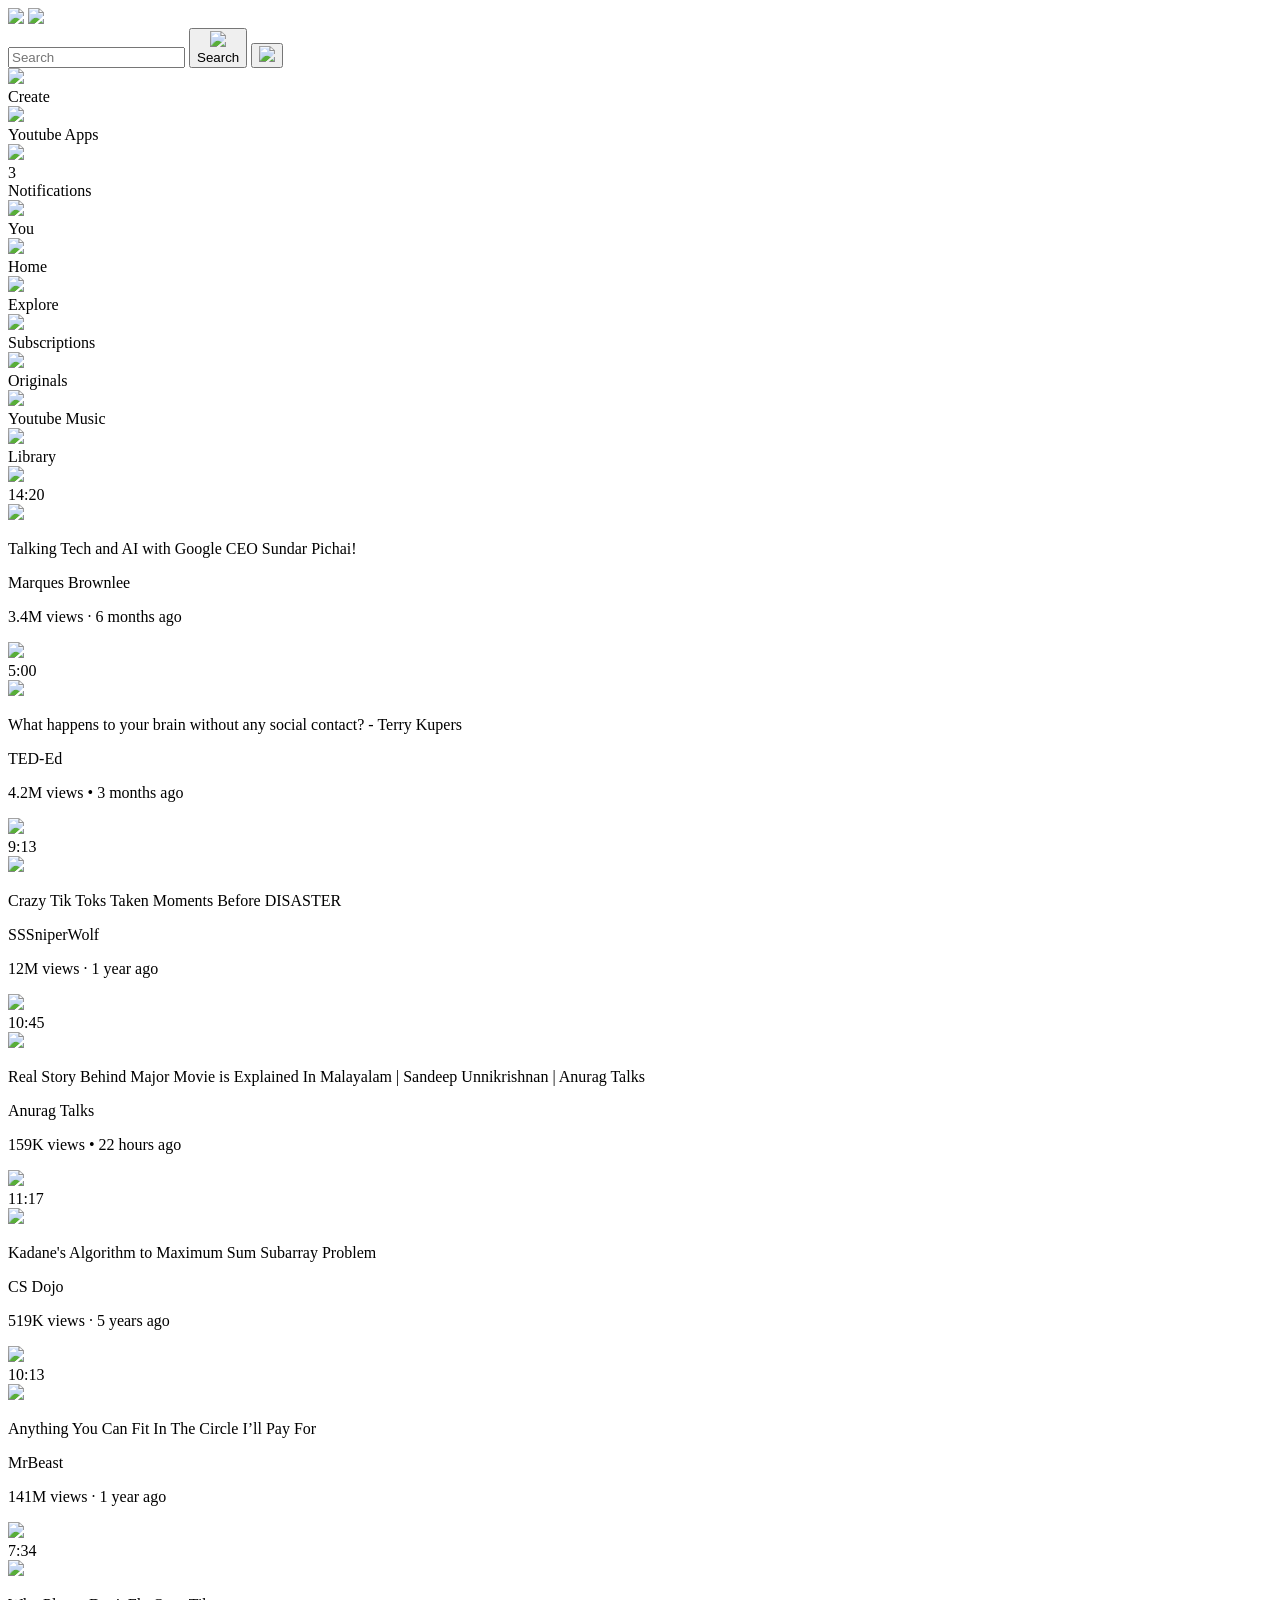
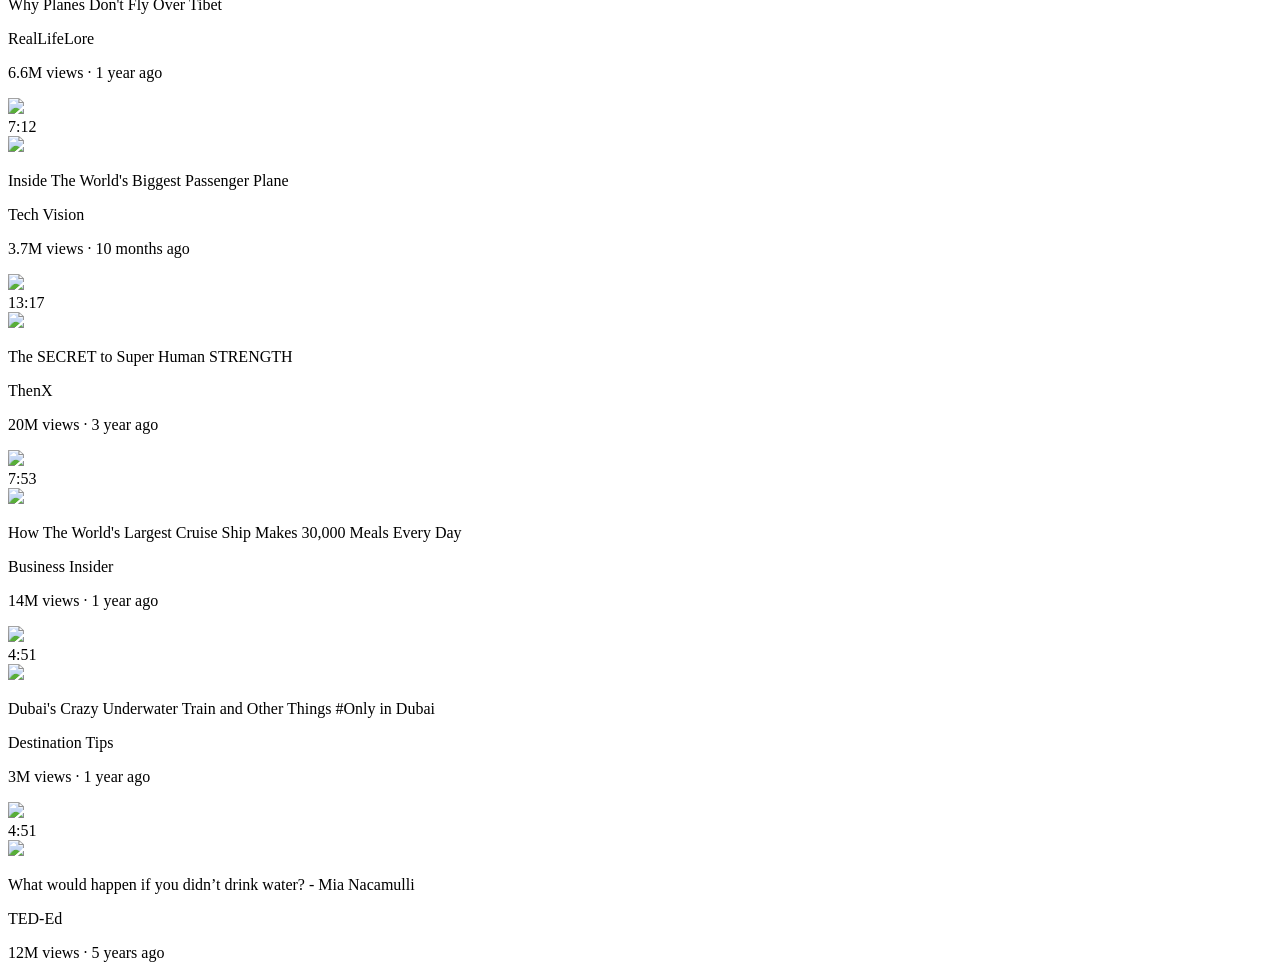
==== index.html @ 01243da6 "Update and rename yout.html to index.html" ====
<!DOCTYPE html>
<html>
<head>
<!-- connect to google fonts -->
<link rel="preconnect" href="https://fonts.googleapis.com">
<link rel="preconnect" href="https://fonts.gstatic.com" crossorigin>
<!-- roboto font -->
<link href="https://fonts.googleapis.com/css2?family=Roboto:ital,wght@0,100..900;1,100..900&display=swap" rel="stylesheet">
<title>Youtube-Clone</title>
<!-- css links -->
<link rel="stylesheet" href="css/gen.css">
<link rel="stylesheet" href="css/top.css">
<link rel="stylesheet" href="css/video.css">
<link rel="stylesheet" href="css/side.css">
<style>
</style>
</head>

<body>
<!-- header -->
<div class="Header">
   <!-- left section -->
  <!--3 line logo-->
<div class="left-part"><img class="munnu-line" src="https://supersimple.dev/exercises/youtube/icons/hamburger-menu.svg">
  <!--YT logo-->
<img class="yt-logo" src="https://supersimple.dev/exercises/youtube/icons/youtube-logo.svg"></div> 
<!--Center part-->
<div class="center-part">
  <!-- search bar -->
<input class="Search" type="text" placeholder="Search"> 
<!--Search button-->
<button class="Search_button"><img class="Search_img" src="https://supersimple.dev/exercises/youtube/icons/search.svg">
<div class="tooltip">Search</div></button>
<button class="Audio_button"><img class="Audio_img" src="https://supersimple.dev/exercises/youtube/icons/voice-search-icon.svg">
</button>
</div>
<!-- right section -->
<div class="right-part">
  <!--Create video button-->
  <div class="a"><img class="vdo-button" src="https://supersimple.dev/exercises/youtube/icons/upload.svg">
  <div class="tooltip">Create</div></div>
  <!--grid-olla-button-->
  <div class="b"><img class="right-b2" src="https://supersimple.dev/exercises/youtube/icons/youtube-apps.svg">
  <div class="tooltip">Youtube Apps</div></div>
  <!--bellbutton-->
  <div class="bell"><img class="bellbutton" src="https://supersimple.dev/exercises/youtube/icons/notifications.svg">
  <div class="notifications">3</div>
  <div class="tooltip">Notifications</div></div>
  <!--sura-->
  <div class="c"><img class="sura" src="https://yt3.ggpht.com/m5fsChpZdJWuZykW3NhsjMfRzvXY_jJ9cYLHRiypZaiZWe40ComAKTtVmWz3EBF7lZjOEpiWQvg=s88-c-k-c0x00ffffff-no-rj">
  <div class="tooltip">You</div></div>
</div> 
</div>
<!--Sidebar-->
<div class="sidebar">
  <!--Home Button-->
  <div class="side-barlink"><img class="img" src="https://supersimple.dev/exercises/youtube/icons/home.svg">
  <div>Home</div></div>
  <!--Explore-->
  <div class="side-barlink"><img class="img" src="https://supersimple.dev/exercises/youtube/icons/explore.svg">
  <div>Explore</div></div>
  <!--Subscriptions-->
  <div class="side-barlink"><img class="img" src="https://supersimple.dev/exercises/youtube/icons/subscriptions.svg">
  <div>Subscriptions</div></div>
  <!--Originals-->
  <div class="side-barlink"><img class="img" src="https://supersimple.dev/exercises/youtube/icons/originals.svg">
  <div>Originals</div></div>
  <!--Youtube Music-->
  <div class="side-barlink"><img class="img" src="https://supersimple.dev/exercises/youtube/icons/youtube-music.svg">
  <div>Youtube Music</div></div>
  <!--Library-->
  <div class="side-barlink"><img class="img" src="https://supersimple.dev/exercises/youtube/icons/library.svg">
  <div>Library</div></div>
</div>
<!-- video grid -->
<div class="Video-grid">
<!-- video 1 -->
<div class="Vdo1">
<div class="thumbnail-container">
<img class="Img1" src="picz/thumbnail-1.webp"><!-- thumbnail -->
<div class="timestamp">14:20</div>
</div>
<div class="video-info-grid">
<div><img class="pfp1" src="channel/channel-1.jpeg"></div> <!-- channel image -->
<div class="Descp1">
<p class="desc1">Talking Tech and AI with Google CEO Sundar Pichai!</p> <!-- title -->
<p class="Author1">Marques Brownlee</p> <!-- author -->
<p class="Stats1">3.4M views &#183; 6 months ago</p> <!-- stats -->
</div></div></div>

<!-- video 2 -->
<div class="Vdo1">
<div class="thumbnail-container">
<img class="Img1" src="https://i.ytimg.com/vi/USW8yf4L-R4/hq720.jpg?sqp=-oaymwEcCNAFEJQDSFXyq4qpAw4IARUAAIhCGAFwAcABBg==&rs=AOn4CLDLmmoUtX14vmPcN0yjxi1cegO_CQ">
<div class="timestamp">5:00</div>
</div>
<div class="video-info-grid">
<div><img class="pfp1" src="https://yt3.ggpht.com/PKUi-Lc3VFjUfsIhjK3n-FJDNBf-XQLdg4G4bv4fPFF96D3MVnkbub9ePpLoWdmdFgl5I1Zd=s88-c-k-c0x00ffffff-no-rj  "></div>
<div class="Descp1">
<p class="desc1">What happens to your brain without any social contact? - Terry Kupers</p>
<p class="Author1">TED-Ed</p>
<p class="Stats1">4.2M views • 3 months ago</p>
</div></div></div>

<!-- video 3 -->
<div class="Vdo1">
<div class="thumbnail-container">
<img class="Img1" src="https://supersimple.dev/exercises/youtube/thumbnails/thumbnail-3.webp">
<div class="timestamp">9:13</div>
</div>
<div class="video-info-grid">
<div><img class="pfp1" src="https://supersimple.dev/exercises/youtube/channel-profile-pics/channel-3.jpeg"></div>
<div class="Descp1">
<p class="desc1">Crazy Tik Toks Taken Moments Before DISASTER </p>
<p class="Author1">SSSniperWolf</p>
<p class="Stats1">12M views &#183; 1 year ago</p>
</div></div></div>

<!-- video 4 -->
<div class="Vdo1">
<div class="thumbnail-container">
<img class="Img1" src="https://i.ytimg.com/vi/Z0APfvMmmDA/hqdefault.jpg?sqp=-oaymwEcCOADEI4CSFXyq4qpAw4IARUAAIhCGAFwAcABBg==&rs=AOn4CLD5CnUAS0IkpJTDZ8WNJYWdA040aw">
<div class="timestamp">10:45</div>
</div>
<div class="video-info-grid">
<div><img class="pfp1" src="https://yt3.ggpht.com/Z31clDyUK47A7zY-IybZuCjAyPxnAh8FWliUzkTTNz6tfpzC6nEtRj4TZHfuQ2zpPDBM9mz6JA=s88-c-k-c0x00ffffff-no-rj"></div>
<div class="Descp1">
<p class="desc1">Real Story Behind Major Movie is Explained In Malayalam | Sandeep Unnikrishnan | Anurag Talks </p>
<p class="Author1">Anurag Talks</p>
<p class="Stats1">159K views • 22 hours ago</p>
</div></div></div>

<!-- video 5 -->
<div class="Vdo1">
<div class="thumbnail-container">
<img class="Img1" src="https://supersimple.dev/exercises/youtube/thumbnails/thumbnail-5.webp">
<div class="timestamp">11:17</div>
</div>
<div class="video-info-grid">
<div><img class="pfp1" src="https://supersimple.dev/exercises/youtube/channel-profile-pics/channel-5.jpeg"></div>
<div class="Descp1">
<p class="desc1">Kadane's Algorithm to Maximum Sum Subarray Problem </p>
<p class="Author1">CS Dojo </p>
<p class="Stats1">519K views &#183; 5 years ago </p>
</div></div></div>

<!-- video 6 -->
<div class="Vdo1">
<div class="thumbnail-container">
<img class="Img1" src="https://supersimple.dev/exercises/youtube/thumbnails/thumbnail-6.webp">
<div class="timestamp">10:13</div>
</div>
<div class="video-info-grid">
<div><img class="pfp1" src="https://supersimple.dev/exercises/youtube/channel-profile-pics/channel-6.jpeg"></div>
<div class="Descp1">
<p class="desc1">Anything You Can Fit In The Circle I’ll Pay For</p>
<p class="Author1">MrBeast</p>
<p class="Stats1"> 141M views &#183; 1 year ago </p>
</div></div></div>
<!--video 7-->
<div class="Vdo1">
<div class="thumbnail-container">
<img class="Img1" src="https://supersimple.dev/exercises/youtube/thumbnails/thumbnail-7.webp">
<div class="timestamp">7:34</div>
</div>
<div class="video-info-grid">
<div><img class="pfp1" src="https://supersimple.dev/exercises/youtube/channel-profile-pics/channel-7.jpeg"></div>
<div class="Descp1">
<p class="desc1">Why Planes Don't Fly Over Tibet</p>
<p class="Author1">RealLifeLore </p>
<p class="Stats1">  6.6M views &#183; 1 year ago  </p>
</div></div></div>
<!--video 8-->
<div class="Vdo1">
<div class="thumbnail-container">
<img class="Img1" src="https://supersimple.dev/exercises/youtube/thumbnails/thumbnail-8.webp">
<div class="timestamp">7:12</div>
</div>
<div class="video-info-grid">
<div><img class="pfp1" src="https://supersimple.dev/exercises/youtube/channel-profile-pics/channel-8.jpeg"></div>
<div class="Descp1">
<p class="desc1">Inside The World's Biggest Passenger Plane </p>
<p class="Author1">Tech Vision  </p>
<p class="Stats1"> 3.7M views &#183; 10 months ago   </p>
</div></div></div>
<!--video 9-->
<div class="Vdo1">
<div class="thumbnail-container">
<img class="Img1" src="https://supersimple.dev/exercises/youtube/thumbnails/thumbnail-9.webp">
<div class="timestamp">13:17</div>
</div>
<div class="video-info-grid">
<div><img class="pfp1" src="https://supersimple.dev/exercises/youtube/channel-profile-pics/channel-9.jpeg"></div>
<div class="Descp1">
<p class="desc1">The SECRET to Super Human STRENGTH </p>
<p class="Author1">ThenX  </p>
<p class="Stats1"> 20M views · 3 year ago  </p>
</div></div></div>
<!--video 10-->
<div class="Vdo1">
<div class="thumbnail-container">
<img class="Img1" src="https://supersimple.dev/exercises/youtube/thumbnails/thumbnail-10.webp">
<div class="timestamp">7:53</div>
</div>
<div class="video-info-grid">
<div><img class="pfp1" src="https://supersimple.dev/exercises/youtube/channel-profile-pics/channel-10.jpeg"></div>
<div class="Descp1">
<p class="desc1">How The World's Largest Cruise Ship Makes 30,000 Meals Every Day  </p>
<p class="Author1">Business Insider  </p>
<p class="Stats1"> 14M views · 1 year ago  </p>
</div></div></div>
<!--video 11-->
<div class="Vdo1">
<div class="thumbnail-container">
<img class="Img1" src="https://supersimple.dev/exercises/youtube/thumbnails/thumbnail-11.webp">
<div class="timestamp">4:51</div>
</div>
<div class="video-info-grid">
<div><img class="pfp1" src="https://supersimple.dev/exercises/youtube/channel-profile-pics/channel-11.jpeg"></div>
<div class="Descp1">
<p class="desc1">Dubai's Crazy Underwater Train and Other Things #Only in Dubai </p>
<p class="Author1">Destination Tips </p>
<p class="Stats1"> 3M views · 1 year ago </p>
</div></div></div>
<!--video 12-->
<div class="Vdo1">
<div class="thumbnail-container">
<img class="Img1" src="https://supersimple.dev/exercises/youtube/thumbnails/thumbnail-12.webp">
<div class="timestamp">4:51</div>
</div>
<div class="video-info-grid">
<div><img class="pfp1" src="https://supersimple.dev/exercises/youtube/channel-profile-pics/channel-12.jpeg"></div>
<div class="Descp1">
<p class="desc1">What would happen if you didn’t drink water? - Mia Nacamulli  </p>
<p class="Author1">TED-Ed  </p>
<p class="Stats1"> 12M views · 5 years ago </p>
</div></div></div>
</div>
</body>
</html>
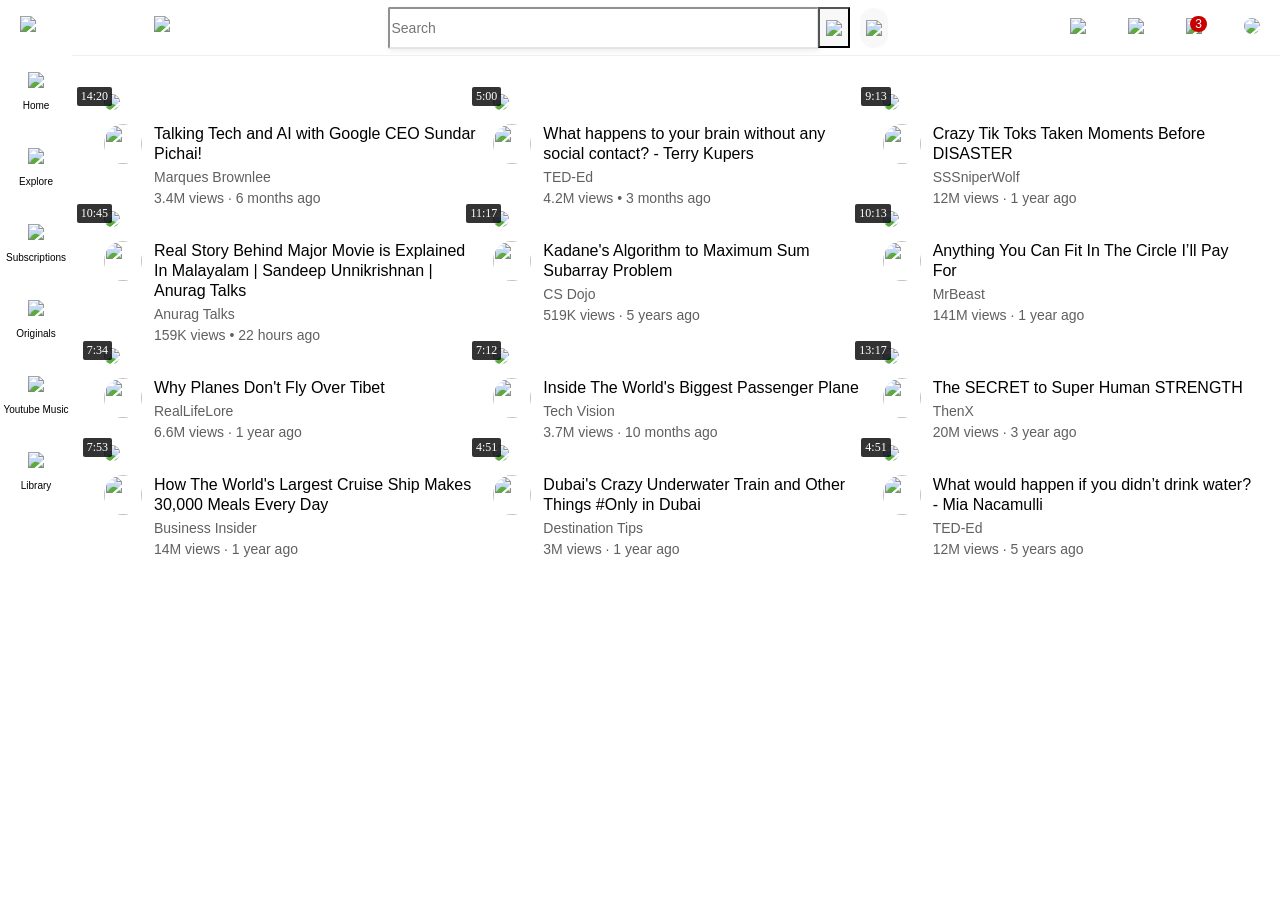
==== commit 8ab5f190: "Update index.html" ====
--- a/index.html
+++ b/index.html
@@ -8,10 +8,10 @@
 <link href="https://fonts.googleapis.com/css2?family=Roboto:ital,wght@0,100..900;1,100..900&display=swap" rel="stylesheet">
 <title>Youtube-Clone</title>
 <!-- css links -->
-<link rel="stylesheet" href="css/gen.css">
-<link rel="stylesheet" href="css/top.css">
-<link rel="stylesheet" href="css/video.css">
-<link rel="stylesheet" href="css/side.css">
+<link rel="stylesheet" href="gen.css">
+<link rel="stylesheet" href="top.css">
+<link rel="stylesheet" href="video.css">
+<link rel="stylesheet" href="side.css">
 <style>
 </style>
 </head>
@@ -238,3 +238,4 @@
 </div>
 </body>
 </html>
+
--- a/gen.css
+++ b/gen.css
@@ -0,0 +1,14 @@
+ p{
+                font-family: 'Roboto', Arial;
+                margin-top: 0;
+                margin-bottom: 0;
+            }
+body{
+    margin: 0;
+    padding: 0;
+    margin-top: 50px;
+    padding-top: 20px;
+    padding-left:80px ;
+}
+
+
--- a/top.css
+++ b/top.css
@@ -0,0 +1,214 @@
+ .Search{
+            font-size: 14px;
+            width: 200px;
+            margin-top: 20px;
+            flex:1;
+            margin-bottom: 20px;
+            border-color: gray;
+            border-radius: 2px;
+            height:36px;
+            box-shadow: 1px 2px 5px rgba(136, 134, 134, 0.15);
+            border-color: rgb(224, 230, 230);
+           }
+           
+.Header{
+height: 55px;
+display: flex;
+flex-direction: row;
+justify-content: space-between;
+position: fixed;
+top: 0;
+left: 0;
+right: 0;
+background-color: white;
+border-bottom-width: 1px;
+border-bottom-style: solid;
+border-bottom-color: rgb(240,240,240);
+z-index: 100;
+}
+
+.left-part{
+height: 22;
+width:170px;
+display: flex;
+align-items: center;
+justify-content: space-between;
+flex-shrink: 0;
+}
+.right-part{
+    height: 22;
+    width: 190px;
+    display: flex;
+    align-items: center;
+    justify-content: space-between;
+    margin-right: 20px;
+    flex-shrink: 0;
+
+}
+.center-part{
+    flex:1;  
+    display: flex;
+    margin-left: 70px;
+    margin-right: 35px;
+    max-width: 500px;
+    align-items: center;
+}
+.munnu-line{
+  height:24px;
+  margin-left: 20px;
+  margin-right: 20px;
+  cursor: pointer;
+    
+}
+.yt-logo{
+   height:24px;
+   cursor: pointer;
+}
+.vdo-button{
+   height:24px;cursor: pointer;
+}
+.right-b2{
+    height:24px;cursor: pointer;
+}
+.bellbutton{
+    height:24px;cursor: pointer;
+}
+.sura{
+    height:28px;
+    border-radius: 30px;cursor: pointer;
+}
+.Audio_img{
+    height:24px;
+    margin-top: 4px;
+}
+.Search_img{
+    height:25px;
+    margin-top:4px;
+}
+.Audio_button{
+    height:40px;
+    border-radius: 40px;
+    background-color: rgb(248,248,248);
+    border:none;
+}
+.Search_button{
+    height:41px;
+    margin-left: -1px;
+    border-radius: 0px;
+    margin-right: 10px;
+background-color: rgb(248,248,248);
+position: relative;
+}
+.Search_button .tooltip{
+    position: absolute;
+    background-color: gray;
+    color: white;
+    padding-left: 8px;
+    padding-right: 8px;
+    padding-top: 4px;
+    padding-bottom: 4px;
+    border-radius: 2px;
+font-size: 12px;
+bottom: -40px;
+opacity: 0;
+transition: opacity 0.15s;
+pointer-events: none;
+}
+.Search_button:hover .tooltip{
+    opacity: 1;
+}
+.bell{
+    position: relative;
+}
+.notifications{
+    position: absolute;
+    top:-2px;
+    right:-5px;
+    background-color: rgb(200,0,0);
+    color: white;
+    border-radius: 10px;
+    font-family: Roboto,Arial;
+    font-size: 12px;
+    padding-left: 5px;
+    padding-right: 5px;
+    padding-bottom: 1px;
+    padding-top:1px;
+
+
+}
+.a{position: relative;}
+.a .tooltip{
+    position: absolute;
+    background-color: gray;
+    color: white;
+    padding-left: 8px;
+    padding-right: 8px;
+    padding-top: 4px;
+    padding-bottom: 4px;
+    border-radius: 2px;
+font-size: 12px;
+bottom: -40px;
+opacity: 0;
+transition: opacity 0.15s;
+pointer-events: none;
+}
+.a:hover .tooltip{
+    opacity: 1;
+}
+.b{position: relative;}
+.b .tooltip{
+    position: absolute;
+    background-color: gray;
+    color: white;
+    padding-left: 8px;
+    padding-right: 8px;
+    padding-top: 4px;
+    padding-bottom: 4px;
+    border-radius: 2px;
+font-size: 12px;
+bottom: -40px;
+opacity: 0;
+transition: opacity 0.15s;
+pointer-events: none;
+}
+.b:hover .tooltip{
+    opacity: 1;
+}
+.bell{position: relative;}
+.bell .tooltip{
+    position: absolute;
+    background-color: gray;
+    color: white;
+    padding-left: 8px;
+    padding-right: 8px;
+    padding-top: 4px;
+    padding-bottom: 4px;
+    border-radius: 2px;
+font-size: 12px;
+bottom: -40px;
+opacity: 0;
+transition: opacity 0.15s;
+pointer-events: none;
+}
+.bell:hover .tooltip{
+    opacity: 1;
+}
+.c{position: relative;}
+.c .tooltip{
+    position: absolute;
+    background-color: gray;
+    color: white;
+    padding-left: 8px;
+    padding-right: 8px;
+    padding-top: 4px;
+    padding-bottom: 4px;
+    border-radius: 2px;
+font-size: 12px;
+bottom: -40px;
+opacity: 0;
+transition: opacity 0.15s;
+pointer-events: none;
+}
+.c:hover .tooltip{
+    opacity: 1;
+}
--- a/video.css
+++ b/video.css
@@ -0,0 +1,32 @@
+.Video-grid {display: grid;
+grid-template-columns: repeat(auto-fit, minmax(300px, 1fr));
+column-gap: 16px;
+padding: 24px;}
+
+.Vdo1 {cursor: pointer;}
+
+.Img1 {width: 100%;border-radius: 10px;transition: transform 0.2s ease;}
+
+.Img1:hover {transform: scale(1.01);border-radius: 0;}
+
+.video-info-grid {display: grid;grid-template-columns: 50px 1fr;margin-top: 10px;}
+
+.pfp1 {width: 38px;height: 40px;border-radius: 50%;}
+
+.desc1 {font-weight: 500;font-size: 16px;line-height: 20px;color: #000;margin-bottom: 5px;}
+
+.Author1,.Stats1 {font-weight: 400;font-size: 14px;color: #606060;padding-bottom: 5px;}
+
+.Author1:hover {transform: scale(1.008);color: #000;}
+.thumbnail-container {position: relative; display: inline-block;}
+.timestamp {
+position: absolute; 
+bottom: 8px; 
+right: 8px; 
+background-color: rgba(0,0,0,0.8); 
+color: white; 
+font-size: 12px; 
+padding: 2px 4px; 
+border-radius: 2px;
+}
+
--- a/side.css
+++ b/side.css
@@ -0,0 +1,30 @@
+.sidebar{
+    position: fixed;
+    left:0;
+    bottom: 0;
+    top:55px;
+    width: 72px;
+    z-index: 200;
+}
+.side-barlink{
+    background-color:white;
+    height: 76px;
+    display: flex;
+    justify-content: center;
+    align-items: center;
+    flex-direction: column;
+}
+.side-barlink:hover{
+    background-color: rgb(235, 235,235);
+    cursor: pointer;
+}
+.side-barlink img{
+    height: 24px;
+    margin-bottom: 4px;
+
+}
+.side-barlink div{
+    font-family: Roboto,Arial;
+    font-size: 10px;
+    margin-bottom: 4px;
+}
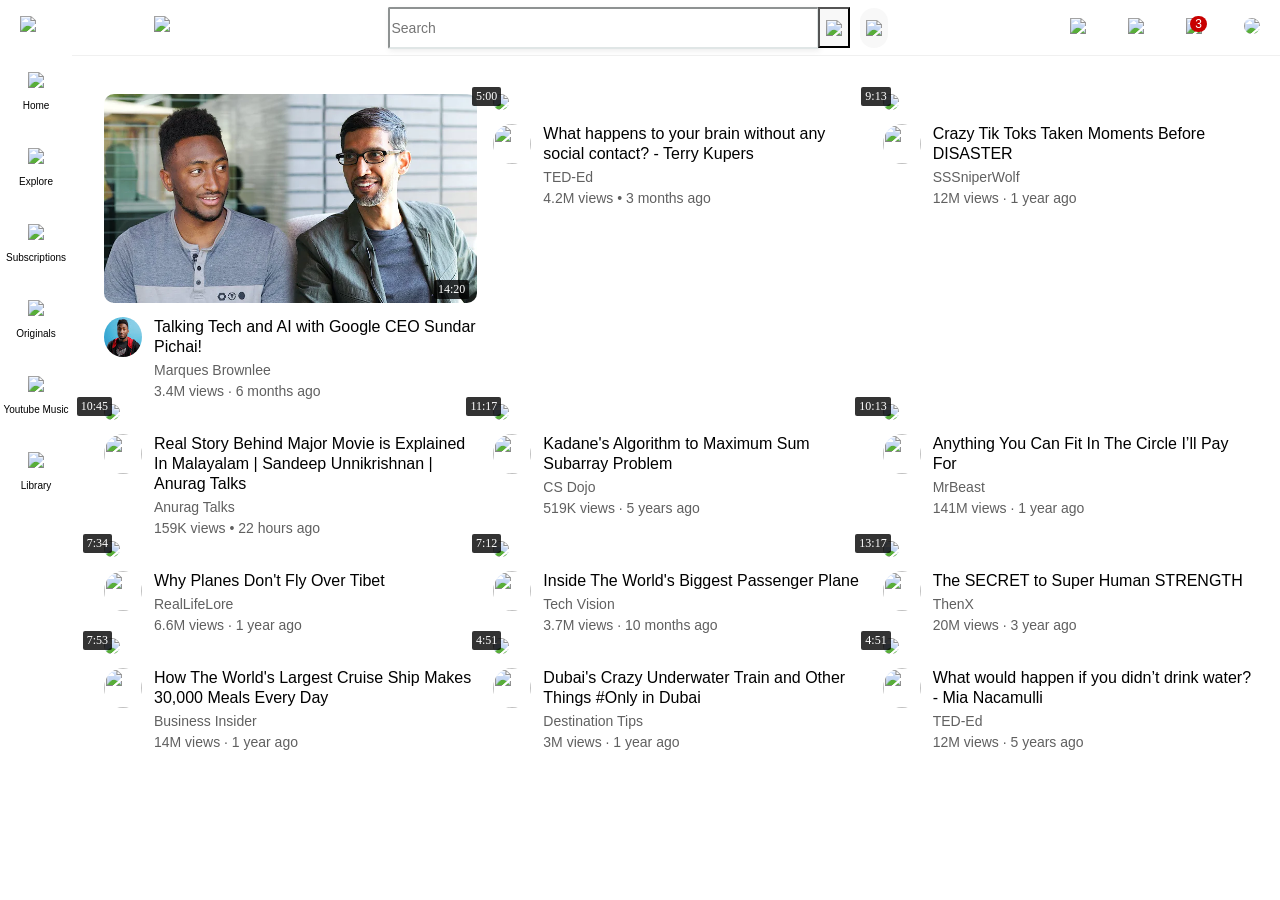
==== commit b65d4be3: "Update index.html" ====
--- a/index.html
+++ b/index.html
@@ -77,11 +77,11 @@
 <!-- video 1 -->
 <div class="Vdo1">
 <div class="thumbnail-container">
-<img class="Img1" src="picz/thumbnail-1.webp"><!-- thumbnail -->
+<img class="Img1" src="thumbnail-1.webp"><!-- thumbnail -->
 <div class="timestamp">14:20</div>
 </div>
 <div class="video-info-grid">
-<div><img class="pfp1" src="channel/channel-1.jpeg"></div> <!-- channel image -->
+<div><img class="pfp1" src="channel-1.jpeg"></div> <!-- channel image -->
 <div class="Descp1">
 <p class="desc1">Talking Tech and AI with Google CEO Sundar Pichai!</p> <!-- title -->
 <p class="Author1">Marques Brownlee</p> <!-- author -->
@@ -239,3 +239,4 @@
 </body>
 </html>
 
+
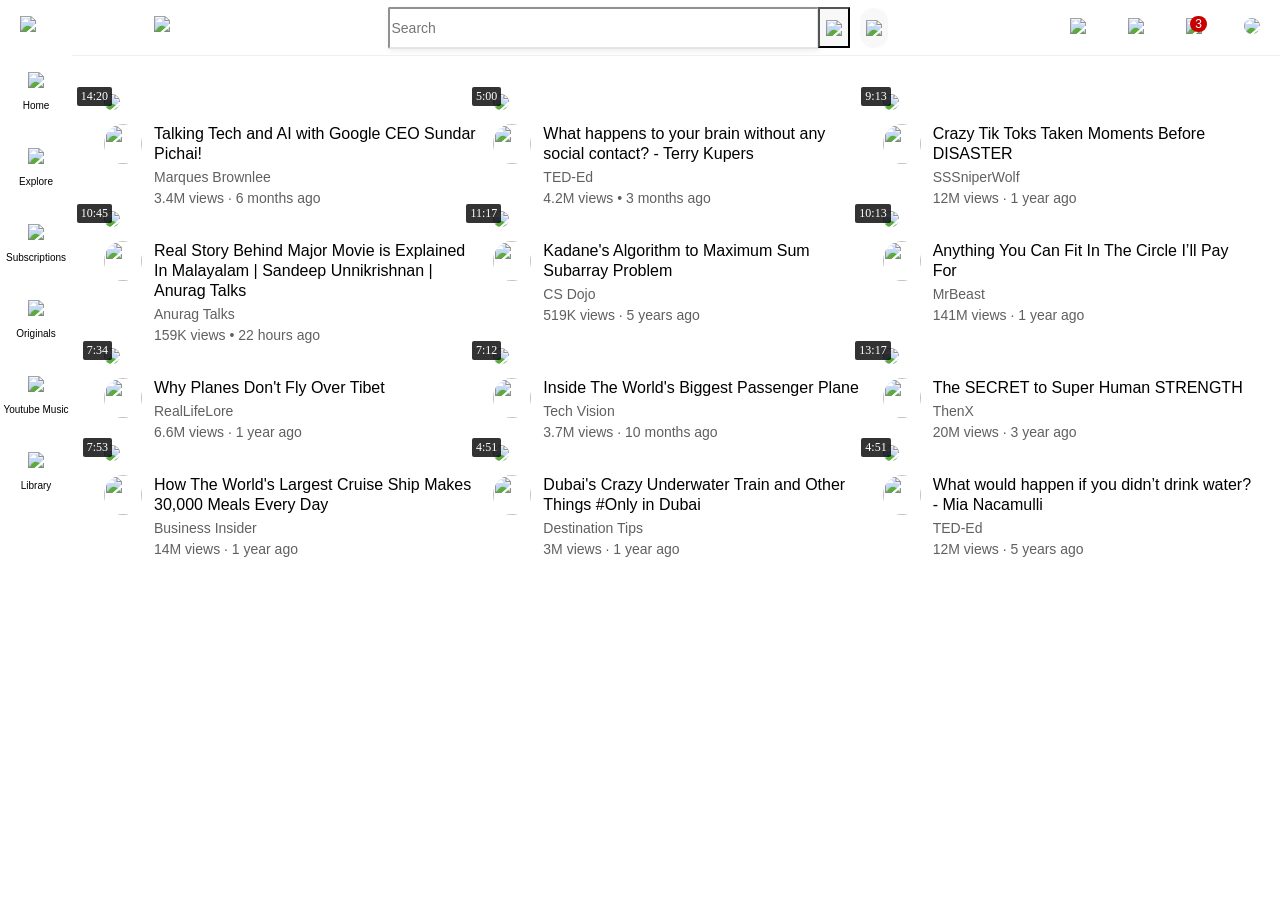
==== commit 2cbc7464: "Update index.html" ====
--- a/index.html
+++ b/index.html
@@ -77,11 +77,11 @@
 <!-- video 1 -->
 <div class="Vdo1">
 <div class="thumbnail-container">
-<img class="Img1" src="thumbnail-1.webp"><!-- thumbnail -->
+<img class="Img1" src="https://i.ytimg.com/vi/n2RNcPRtAiY/maxresdefault.jpg"><!-- thumbnail -->
 <div class="timestamp">14:20</div>
 </div>
 <div class="video-info-grid">
-<div><img class="pfp1" src="channel-1.jpeg"></div> <!-- channel image -->
+<div><img class="pfp1" src="https://yt3.ggpht.com/PEwQfVuhh5jO7_NDDufCq349q0W6MgZeYlgeMyW3OSRMxMx9W5yre5Fgbi4Bql56L1cPwoteOA=s48-c-k-c0x00ffffff-no-rj"></div> <!-- channel image -->
 <div class="Descp1">
 <p class="desc1">Talking Tech and AI with Google CEO Sundar Pichai!</p> <!-- title -->
 <p class="Author1">Marques Brownlee</p> <!-- author -->
@@ -240,3 +240,4 @@
 </html>
 
 
+
